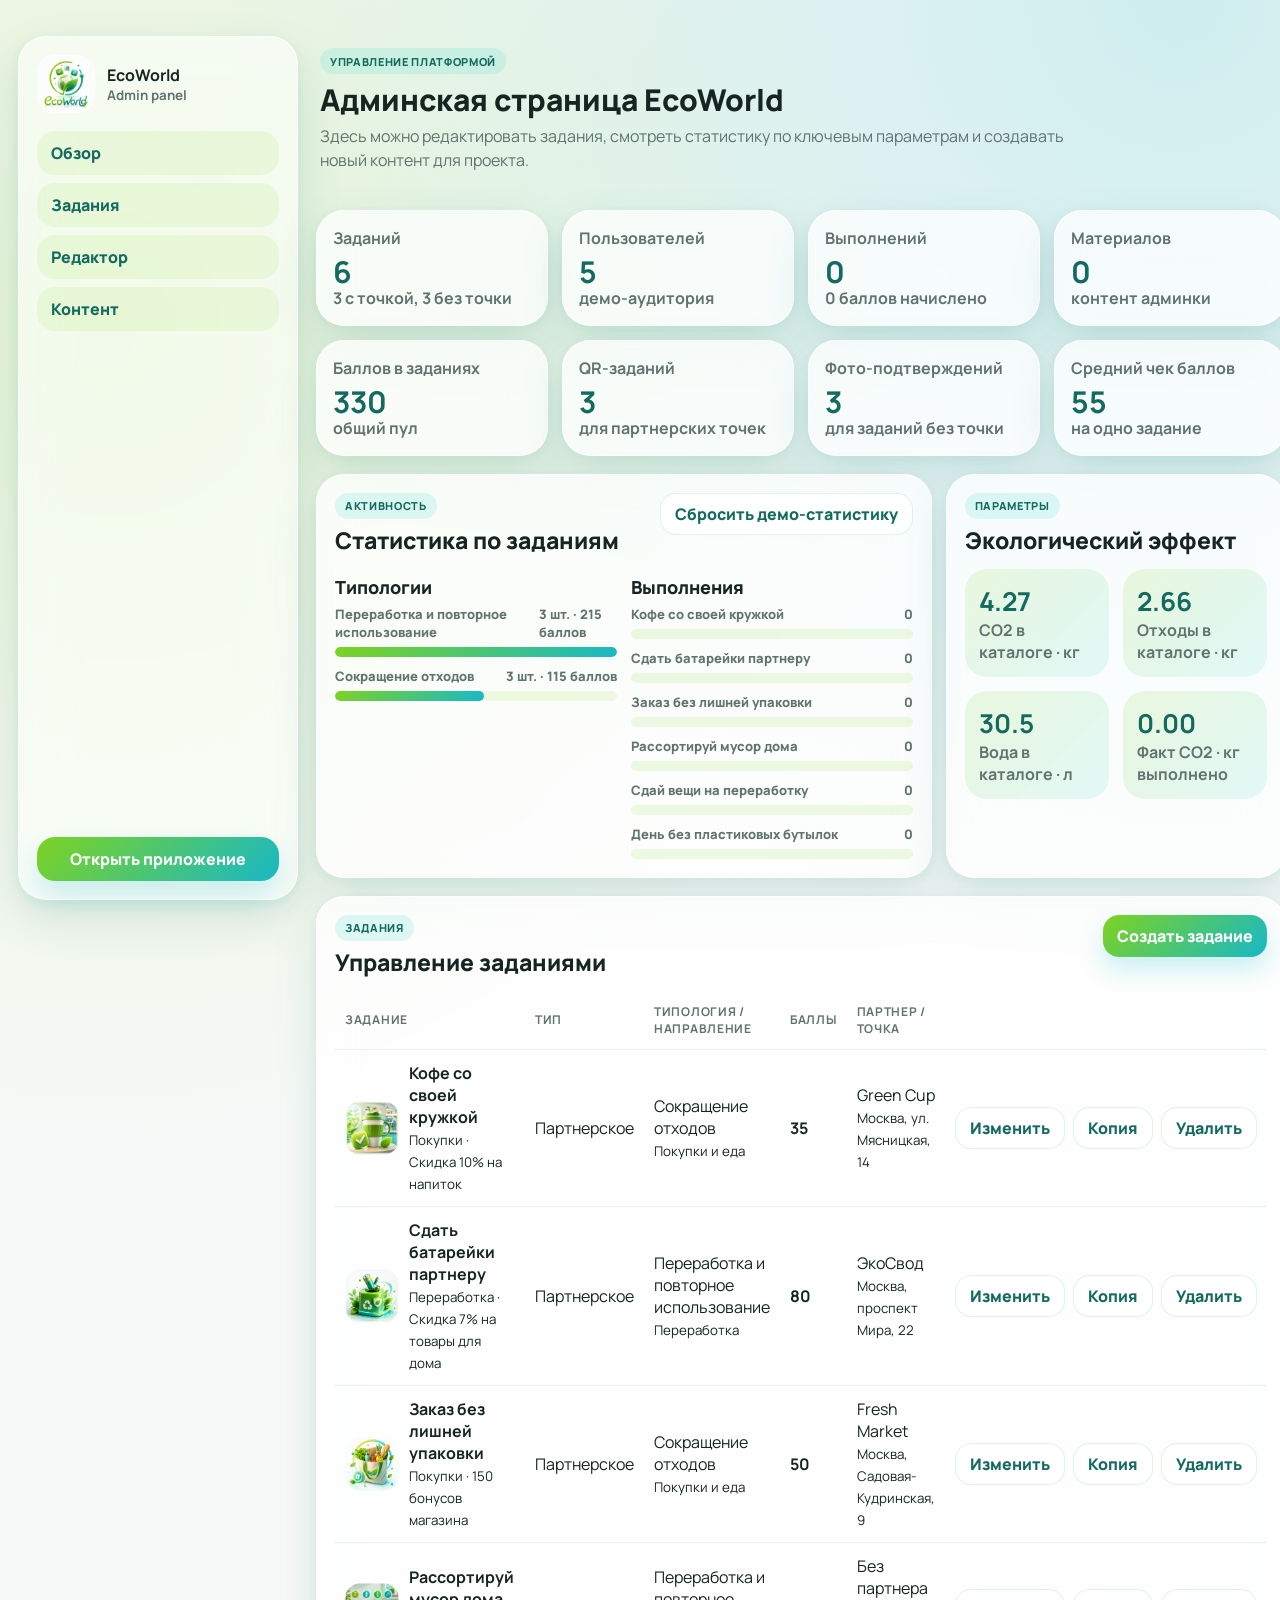
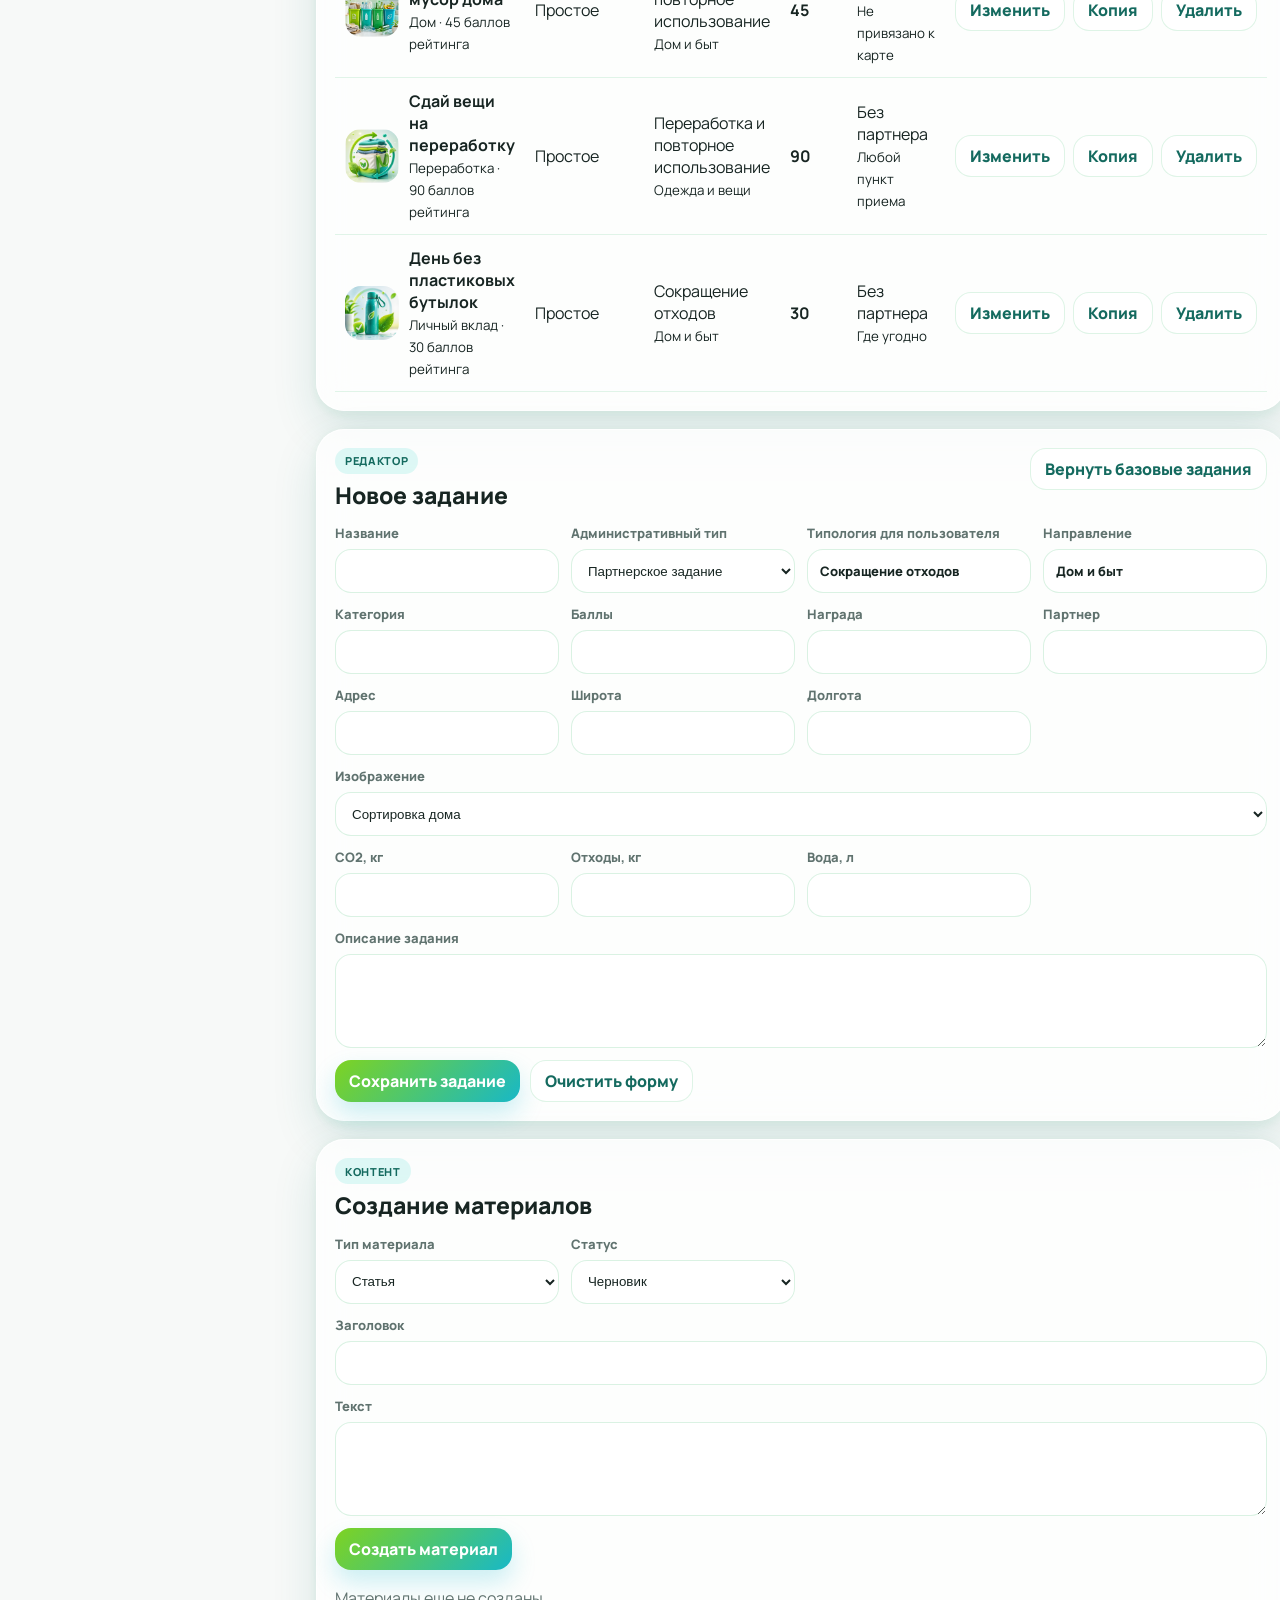
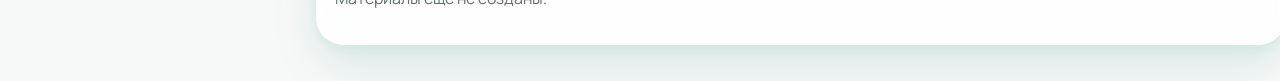
==== admin.html @ ea5f26db "Add files via upload" ====
<!doctype html>
<html lang="ru">
  <head>
    <meta charset="UTF-8" />
    <meta name="viewport" content="width=device-width, initial-scale=1.0" />
    <title>EcoWorld Admin</title>
    <link rel="stylesheet" href="./styles.css" />
    <link rel="stylesheet" href="./admin.css" />
  </head>
  <body class="admin-body">
    <div class="admin-shell">
      <aside class="admin-sidebar glass-card">
        <a class="admin-brand" href="./index.html" aria-label="EcoWorld app">
          <img src="./assets/ecoworld-logo.png" alt="EcoWorld" />
          <span>
            <strong>EcoWorld</strong>
            <small>Admin panel</small>
          </span>
        </a>
        <nav class="admin-nav" aria-label="Разделы админки">
          <a href="#overview">Обзор</a>
          <a href="#tasks">Задания</a>
          <a href="#editor">Редактор</a>
          <a href="#content">Контент</a>
        </nav>
        <a class="admin-app-link" href="./index.html">Открыть приложение</a>
      </aside>

      <main class="admin-main">
        <section class="admin-hero" id="overview">
          <span class="kicker">Управление платформой</span>
          <h1>Админская страница EcoWorld</h1>
          <p>Здесь можно редактировать задания, смотреть статистику по ключевым параметрам и создавать новый контент для проекта.</p>
        </section>

        <section class="admin-grid stats-grid" id="statsGrid" aria-label="Статистика платформы"></section>

        <section class="admin-layout">
          <article class="admin-panel glass-card">
            <div class="panel-head">
              <div>
                <span class="kicker">Активность</span>
                <h2>Статистика по заданиям</h2>
              </div>
              <button class="admin-secondary" id="resetDemoStats" type="button">Сбросить демо-статистику</button>
            </div>
            <div class="analytics-grid">
              <div>
                <h3>Типологии</h3>
                <div class="bar-list" id="taxonomyStats"></div>
              </div>
              <div>
                <h3>Выполнения</h3>
                <div class="bar-list" id="completionStats"></div>
              </div>
            </div>
          </article>

          <article class="admin-panel glass-card">
            <div class="panel-head">
              <div>
                <span class="kicker">Параметры</span>
                <h2>Экологический эффект</h2>
              </div>
            </div>
            <div class="impact-summary" id="impactSummary"></div>
          </article>
        </section>

        <section class="admin-panel glass-card" id="tasks">
          <div class="panel-head">
            <div>
              <span class="kicker">Задания</span>
              <h2>Управление заданиями</h2>
            </div>
            <button class="admin-primary" id="newTaskButton" type="button">Создать задание</button>
          </div>
          <div class="admin-table-wrap">
            <table class="admin-table">
              <thead>
                <tr>
                  <th>Задание</th>
                  <th>Тип</th>
                  <th>Типология / направление</th>
                  <th>Баллы</th>
                  <th>Партнер / точка</th>
                  <th></th>
                </tr>
              </thead>
              <tbody id="taskTable"></tbody>
            </table>
          </div>
        </section>

        <section class="admin-panel glass-card" id="editor">
          <div class="panel-head">
            <div>
              <span class="kicker">Редактор</span>
              <h2 id="editorTitle">Новое задание</h2>
            </div>
            <button class="admin-secondary" id="restoreDefaultsButton" type="button">Вернуть базовые задания</button>
          </div>

          <form class="admin-form" id="taskForm">
            <input type="hidden" name="id" />
            <label>
              Название
              <input name="title" required />
            </label>
            <label>
              Административный тип
              <select name="type">
                <option value="partner">Партнерское задание</option>
                <option value="simple">Простое задание</option>
              </select>
            </label>
            <label>
              Типология для пользователя
              <input name="taxonomy" list="taxonomyOptions" required />
              <datalist id="taxonomyOptions">
                <option value="Сокращение отходов"></option>
                <option value="Переработка и повторное использование"></option>
                <option value="Сбережение ресурсов"></option>
                <option value="Забота о природе и городской среде"></option>
              </datalist>
            </label>
            <label>
              Направление
              <input name="direction" list="directionOptions" required />
              <datalist id="directionOptions">
                <option value="Дом и быт"></option>
                <option value="Покупки и еда"></option>
                <option value="Переработка"></option>
                <option value="Одежда и вещи"></option>
                <option value="Городская среда"></option>
                <option value="Животные"></option>
              </datalist>
            </label>
            <label>
              Категория
              <input name="category" required />
            </label>
            <label>
              Баллы
              <input name="points" type="number" min="0" step="1" required />
            </label>
            <label>
              Награда
              <input name="reward" required />
            </label>
            <label>
              Партнер
              <input name="partner" />
            </label>
            <label>
              Адрес
              <input name="address" />
            </label>
            <label>
              Широта
              <input name="lat" type="number" step="0.0001" />
            </label>
            <label>
              Долгота
              <input name="lng" type="number" step="0.0001" />
            </label>
            <label class="full-field">
              Изображение
              <select name="image">
                <option value="./assets/tasks/coffee-cup.png">Кофе со своей кружкой</option>
                <option value="./assets/tasks/battery-recycling.png">Батарейки</option>
                <option value="./assets/tasks/eco-delivery.png">Заказ без упаковки</option>
                <option value="./assets/tasks/home-sort.png">Сортировка дома</option>
                <option value="./assets/tasks/clothes-recycling.png">Одежда на переработку</option>
                <option value="./assets/tasks/bottle-day.png">День без бутылок</option>
              </select>
            </label>
            <label>
              CO2, кг
              <input name="co2" type="number" min="0" step="0.01" />
            </label>
            <label>
              Отходы, кг
              <input name="waste" type="number" min="0" step="0.01" />
            </label>
            <label>
              Вода, л
              <input name="water" type="number" min="0" step="0.1" />
            </label>
            <label class="full-field">
              Описание задания
              <textarea name="description" rows="4" required></textarea>
            </label>
            <div class="form-actions full-field">
              <button class="admin-primary" type="submit">Сохранить задание</button>
              <button class="admin-secondary" id="clearFormButton" type="button">Очистить форму</button>
            </div>
          </form>
        </section>

        <section class="admin-panel glass-card" id="content">
          <div class="panel-head">
            <div>
              <span class="kicker">Контент</span>
              <h2>Создание материалов</h2>
            </div>
          </div>
          <form class="content-form" id="contentForm">
            <label>
              Тип материала
              <select name="type">
                <option>Статья</option>
                <option>Новость проекта</option>
                <option>Обучающий материал</option>
                <option>Партнерская акция</option>
              </select>
            </label>
            <label>
              Статус
              <select name="status">
                <option>Черновик</option>
                <option>Готово к публикации</option>
                <option>Опубликовано</option>
              </select>
            </label>
            <label class="full-field">
              Заголовок
              <input name="title" required />
            </label>
            <label class="full-field">
              Текст
              <textarea name="text" rows="4" required></textarea>
            </label>
            <div class="form-actions full-field">
              <button class="admin-primary" type="submit">Создать материал</button>
            </div>
          </form>
          <div class="content-list" id="contentList"></div>
        </section>
      </main>
    </div>

    <script src="./admin.js"></script>
  </body>
</html>
---- styles.css ----
@import url("https://fonts.googleapis.com/css2?family=Manrope:wght@400;600;700;800&display=swap");

:root {
  --green: #7ed321;
  --dark-green: #33b864;
  --teal: #28d7c5;
  --tech-teal: #18b8c7;
  --white: #ffffff;
  --soft-bg: #f7f9f8;
  --ink: #172522;
  --muted: #60736f;
  --line: rgba(51, 184, 100, 0.18);
  --glass: rgba(255, 255, 255, 0.58);
  --gradient: linear-gradient(135deg, #7ed321 0%, #18b8c7 100%);
  --gradient-soft: linear-gradient(145deg, rgba(126, 211, 33, 0.18), rgba(40, 215, 197, 0.14));
  --shadow: 0 18px 45px rgba(19, 115, 104, 0.14), 0 3px 12px rgba(51, 184, 100, 0.08);
  --radius-lg: 28px;
  --radius-md: 22px;
  --radius-sm: 16px;
  font-family: "Manrope", Inter, system-ui, sans-serif;
}

* {
  box-sizing: border-box;
}

html {
  min-height: 100%;
  background: var(--soft-bg);
}

body {
  margin: 0;
  min-width: 320px;
  min-height: 100vh;
  color: var(--ink);
  background: linear-gradient(145deg, #f7f9f8 0%, #eefcf5 42%, #eafafb 100%);
}

button,
input,
textarea {
  font: inherit;
}

button {
  cursor: pointer;
}

.phone-shell {
  width: min(100%, 480px);
  min-height: 100vh;
  margin: 0 auto;
  position: relative;
  overflow-x: hidden;
  background:
    linear-gradient(155deg, rgba(255, 255, 255, 0.84) 0%, rgba(126, 211, 33, 0.1) 42%, rgba(24, 184, 199, 0.14) 100%),
    var(--soft-bg);
}

.phone-shell::before {
  display: none;
}

.auth-screen {
  position: fixed;
  inset: 0;
  z-index: 80;
  display: none;
  place-items: start center;
  padding: 18px 14px;
  overflow-y: auto;
  background:
    radial-gradient(circle at 18% 12%, rgba(126, 211, 33, 0.22), transparent 28%),
    radial-gradient(circle at 88% 0%, rgba(24, 184, 199, 0.2), transparent 32%),
    rgba(247, 249, 248, 0.94);
  backdrop-filter: blur(18px);
}

.auth-screen.active {
  display: grid;
}

.auth-card {
  width: min(100%, 452px);
  padding: 18px;
}

.auth-card > img {
  display: block;
  width: 96px;
  height: 96px;
  object-fit: contain;
  margin-bottom: 12px;
  border-radius: 28px;
  background: rgba(255, 255, 255, 0.72);
}

.auth-form,
.interest-select {
  display: grid;
  gap: 12px;
}

.auth-form label {
  display: grid;
  gap: 7px;
  color: var(--muted);
  font-size: 13px;
  font-weight: 800;
}

.auth-form input {
  min-height: 48px;
  border: 1px solid rgba(51, 184, 100, 0.2);
  border-radius: 18px;
  padding: 0 14px;
  color: var(--ink);
  background: rgba(255, 255, 255, 0.84);
  outline: 0;
}

.consent-row {
  grid-template-columns: auto 1fr;
  align-items: center;
}

.consent-row input {
  width: 20px;
  height: 20px;
  min-height: 20px;
}

.demo-code {
  min-height: 22px;
  margin-bottom: 0;
  color: #146a5f;
  font-weight: 800;
}

.interest-title {
  color: var(--ink);
  font-weight: 800;
}

.interest-grid {
  display: grid;
  grid-template-columns: repeat(2, minmax(0, 1fr));
  gap: 8px;
}

.interest-chip {
  position: relative;
  display: block !important;
}

.interest-chip input {
  position: absolute;
  opacity: 0;
  pointer-events: none;
}

.interest-chip span {
  display: grid;
  min-height: 42px;
  place-items: center;
  padding: 8px;
  border-radius: 18px;
  text-align: center;
  color: #146a5f;
  background: rgba(126, 211, 33, 0.12);
  border: 1px solid rgba(51, 184, 100, 0.16);
}

.interest-chip input:checked + span {
  color: var(--white);
  background: var(--gradient);
  box-shadow: 0 12px 22px rgba(24, 184, 199, 0.18);
}

.app-header {
  position: sticky;
  top: 0;
  z-index: 20;
  display: grid;
  grid-template-columns: 58px 1fr auto;
  align-items: center;
  gap: 10px;
  padding: max(12px, env(safe-area-inset-top)) 18px 12px;
  background: rgba(247, 249, 248, 0.78);
  border-bottom: 1px solid rgba(255, 255, 255, 0.74);
  backdrop-filter: blur(18px);
}

.logo-button {
  width: 58px;
  height: 58px;
  border: 0;
  border-radius: 20px;
  background: rgba(255, 255, 255, 0.68);
  box-shadow: 0 10px 24px rgba(51, 184, 100, 0.16);
  display: grid;
  place-items: center;
}

.logo-button img {
  width: 50px;
  height: 50px;
  object-fit: contain;
}

.header-copy {
  min-width: 0;
}

.header-copy strong,
.header-copy span {
  display: block;
}

.header-copy strong {
  font-size: 20px;
  font-weight: 800;
  letter-spacing: 0;
}

.header-copy span {
  color: var(--muted);
  font-size: 12px;
  white-space: nowrap;
  overflow: hidden;
  text-overflow: ellipsis;
}

.balance-pill {
  min-width: 58px;
  height: 42px;
  border-radius: 999px;
  display: grid;
  place-items: center;
  color: var(--white);
  background: var(--gradient);
  font-weight: 800;
  box-shadow: 0 10px 24px rgba(24, 184, 199, 0.28);
}

.screen-stack {
  position: relative;
  z-index: 1;
  padding: 16px 14px 100px;
}

.screen {
  display: none;
  animation: rise 220ms ease;
}

.screen.active {
  display: block;
}

@keyframes rise {
  from {
    opacity: 0;
    transform: translateY(8px);
  }
  to {
    opacity: 1;
    transform: translateY(0);
  }
}

.screen-title {
  margin: 4px 2px 16px;
}

.kicker {
  display: inline-flex;
  align-items: center;
  min-height: 26px;
  padding: 0 10px;
  border-radius: 999px;
  color: #146a5f;
  background: rgba(40, 215, 197, 0.15);
  font-size: 11px;
  font-weight: 800;
  text-transform: uppercase;
  letter-spacing: 0.06em;
}

h1,
h2,
h3,
p {
  margin-top: 0;
}

h1 {
  margin: 10px 0 8px;
  font-size: 30px;
  line-height: 1.05;
  font-weight: 800;
  letter-spacing: 0;
}

h2 {
  margin: 8px 0;
  font-size: 23px;
  line-height: 1.15;
  font-weight: 800;
  letter-spacing: 0;
}

h3 {
  margin: 8px 0 6px;
  font-size: 18px;
  line-height: 1.2;
  font-weight: 800;
  letter-spacing: 0;
}

p {
  color: var(--muted);
  line-height: 1.5;
}

.glass-card {
  border: 1px solid rgba(255, 255, 255, 0.9);
  border-radius: var(--radius-lg);
  background: var(--glass);
  box-shadow: var(--shadow);
  backdrop-filter: blur(24px) saturate(135%);
  -webkit-backdrop-filter: blur(24px) saturate(135%);
}

.map-card {
  position: relative;
  height: 390px;
  overflow: hidden;
}

.yandex-map {
  width: 100%;
  height: 100%;
}

.map-fallback {
  position: absolute;
  inset: 18px;
  display: grid;
  place-content: center;
  gap: 8px;
  text-align: center;
  border-radius: 22px;
  background:
    linear-gradient(135deg, rgba(126, 211, 33, 0.84), rgba(24, 184, 199, 0.84)),
    var(--soft-bg);
  color: var(--white);
}

.map-fallback[hidden] {
  display: none !important;
}

.map-fallback span {
  color: rgba(255, 255, 255, 0.88);
}

.partner-map-list,
.task-feed,
.learning-feed,
.leaderboard,
#historyList {
  display: grid;
  gap: 12px;
}

.partner-map-list {
  margin-top: 14px;
}

.partner-row,
.task-card,
.learning-card,
.leader-row,
.history-row,
.impact-card,
.detail-card,
.confirm-card {
  border: 1px solid rgba(255, 255, 255, 0.82);
  border-radius: var(--radius-md);
  background: linear-gradient(145deg, rgba(255, 255, 255, 0.72), rgba(255, 255, 255, 0.46));
  box-shadow: var(--shadow);
  backdrop-filter: blur(22px) saturate(135%);
  -webkit-backdrop-filter: blur(22px) saturate(135%);
}

.partner-row {
  display: grid;
  grid-template-columns: 58px 1fr;
  gap: 12px;
  align-items: center;
  padding: 12px;
  border: 0;
  color: inherit;
  text-align: left;
  width: 100%;
}

.round-image,
.round-icon {
  display: grid;
  place-items: center;
  width: 58px;
  height: 58px;
  border-radius: 16px;
  color: var(--white);
  background: var(--gradient);
  box-shadow: inset 0 2px 8px rgba(255, 255, 255, 0.36), 0 10px 18px rgba(24, 184, 199, 0.18);
  font-weight: 800;
  overflow: hidden;
}

.round-image img {
  width: 100%;
  height: 100%;
  object-fit: cover;
}

.segment-control {
  display: grid;
  grid-template-columns: repeat(3, 1fr);
  gap: 6px;
  padding: 6px;
  margin-bottom: 14px;
  border-radius: 999px;
  background: rgba(255, 255, 255, 0.52);
  border: 1px solid rgba(255, 255, 255, 0.76);
  box-shadow: 0 12px 30px rgba(19, 115, 104, 0.09);
  backdrop-filter: blur(20px);
}

.segment {
  min-height: 38px;
  border: 0;
  border-radius: 999px;
  color: var(--muted);
  background: transparent;
  font-size: 13px;
  font-weight: 800;
}

.segment.active {
  color: var(--white);
  background: var(--gradient);
  box-shadow: 0 10px 22px rgba(24, 184, 199, 0.2);
}

.task-card {
  width: 100%;
  display: grid;
  grid-template-columns: 72px 1fr;
  gap: 14px;
  padding: 13px;
  color: inherit;
  text-align: left;
  transition: transform 180ms ease, box-shadow 180ms ease;
}

.task-card:hover {
  transform: translateY(-2px);
  box-shadow: 0 22px 48px rgba(19, 115, 104, 0.18);
}

.task-card:active {
  transform: scale(0.99);
}

.task-thumb,
.task-image {
  position: relative;
  overflow: hidden;
  border-radius: 20px;
  background: rgba(255, 255, 255, 0.68);
  min-height: 76px;
  display: grid;
  place-items: center;
  box-shadow: inset 0 2px 12px rgba(255, 255, 255, 0.32), 0 12px 24px rgba(24, 184, 199, 0.13);
}

.task-thumb img,
.task-image img {
  width: 100%;
  height: 100%;
  object-fit: cover;
}

.task-thumb {
  width: 72px;
  height: 72px;
  min-height: 72px;
  align-self: start;
  box-shadow: 0 10px 24px rgba(24, 184, 199, 0.16);
}

.task-thumb img {
  object-fit: contain;
}

.task-body {
  min-width: 0;
}

.task-body h3 {
  margin: 8px 0 5px;
  font-size: 16px;
}

.task-summary {
  display: -webkit-box;
  margin: 0;
  overflow: hidden;
  font-size: 12px;
  line-height: 1.38;
  -webkit-box-orient: vertical;
  -webkit-line-clamp: 2;
}

.task-card-footer {
  display: flex;
  align-items: end;
  justify-content: space-between;
  gap: 10px;
  margin-top: 10px;
}

.task-card-footer strong {
  color: #259b5c;
  font-size: 20px;
  line-height: 1;
}

.task-card-footer span {
  overflow: hidden;
  color: var(--muted);
  font-size: 11px;
  font-weight: 700;
  text-align: right;
  text-overflow: ellipsis;
  white-space: nowrap;
}

.learning-card {
  width: 100%;
  display: grid;
  grid-template-columns: 82px 1fr;
  gap: 14px;
  padding: 13px;
  color: inherit;
  text-align: left;
  transition: transform 180ms ease, box-shadow 180ms ease;
}

.learning-card:hover {
  transform: translateY(-2px);
  box-shadow: 0 22px 48px rgba(19, 115, 104, 0.18);
}

.learning-card:active {
  transform: scale(0.99);
}

.learning-card img {
  width: 82px;
  height: 82px;
  object-fit: contain;
  border-radius: 20px;
  box-shadow: 0 12px 24px rgba(24, 184, 199, 0.13);
}

.learning-card strong,
.learning-card small {
  display: block;
}

.learning-card strong {
  margin: 8px 0 4px;
  font-size: 18px;
  line-height: 1.15;
}

.learning-card small {
  color: var(--muted);
  font-weight: 700;
}

.learning-card p {
  margin: 8px 0 0;
  font-size: 13px;
}

.meta-line,
.task-tags,
.detail-meta {
  display: flex;
  flex-wrap: wrap;
  gap: 8px;
  align-items: center;
}

.tag {
  display: inline-flex;
  align-items: center;
  min-height: 24px;
  padding: 0 9px;
  border-radius: 999px;
  background: rgba(126, 211, 33, 0.15);
  color: #246f33;
  font-size: 12px;
  font-weight: 800;
}

.tag.partner {
  background: rgba(40, 215, 197, 0.18);
  color: #146a5f;
}

.tag.done {
  color: var(--white);
  background: var(--dark-green);
}

.tag.accent {
  color: var(--white);
  background: var(--gradient);
}

.back-button,
.primary-action,
.secondary-action,
.upload-label,
.text-submit {
  border: 0;
  border-radius: 22px;
  min-height: 48px;
  font-weight: 800;
}

.back-button {
  display: inline-flex;
  align-items: center;
  gap: 8px;
  padding: 0 14px;
  margin-bottom: 14px;
  color: #146a5f;
  background: rgba(255, 255, 255, 0.74);
}

.back-button::before {
  content: "‹";
  font-size: 24px;
  line-height: 0;
}

.detail-card,
.confirm-card {
  padding: 14px;
}

.task-image {
  height: 210px;
  margin: 12px 0 16px;
}

.points-box {
  display: flex;
  justify-content: space-between;
  align-items: center;
  gap: 16px;
  margin: 16px 0;
  padding: 14px;
  border-radius: 22px;
  background: linear-gradient(135deg, rgba(126, 211, 33, 0.16), rgba(40, 215, 197, 0.14));
}

.points-box strong {
  color: #146a5f;
  font-size: 24px;
}

.action-stack {
  display: grid;
  gap: 10px;
  margin-top: 16px;
}

.primary-action,
.text-submit {
  width: 100%;
  color: var(--white);
  background: var(--gradient);
  box-shadow: 0 14px 26px rgba(24, 184, 199, 0.24);
}

.secondary-action,
.upload-label {
  width: 100%;
  color: #146a5f;
  background: rgba(255, 255, 255, 0.82);
  border: 1px solid rgba(51, 184, 100, 0.18);
}

.upload-label {
  display: grid;
  place-items: center;
}

.upload-label input {
  display: none;
}

.confirm-hint {
  text-align: center;
  color: var(--ink);
  font-weight: 800;
}

.qr-wrap {
  display: grid;
  place-items: center;
  padding: 16px;
}

#qrCanvas {
  width: 230px;
  height: 230px;
  border: 12px solid rgba(255, 255, 255, 0.9);
  border-radius: 24px;
  box-shadow: 0 14px 34px rgba(24, 184, 199, 0.16);
}

.proof-textarea {
  width: 100%;
  min-height: 128px;
  resize: vertical;
  margin: 12px 0;
  padding: 14px;
  border-radius: 22px;
  border: 1px solid rgba(51, 184, 100, 0.2);
  outline: 0;
  background: rgba(255, 255, 255, 0.82);
}

.leader-row,
.history-row {
  display: grid;
  grid-template-columns: auto 1fr auto;
  gap: 12px;
  align-items: center;
  padding: 12px;
}

.rank {
  display: grid;
  place-items: center;
  width: 42px;
  height: 42px;
  border-radius: 16px;
  color: var(--white);
  background: var(--gradient);
  font-weight: 800;
}

.profile-hero {
  padding: 18px;
  margin-bottom: 12px;
}

.section-heading {
  margin: 20px 2px 12px;
}

.section-heading h2 {
  margin-bottom: 0;
}

.profile-top {
  display: grid;
  grid-template-columns: 72px 1fr;
  gap: 14px;
  align-items: center;
}

.avatar {
  display: grid;
  place-items: center;
  width: 72px;
  height: 72px;
  border-radius: 24px;
  color: var(--white);
  background: var(--gradient);
  font-size: 30px;
  font-weight: 800;
}

.profile-stats,
.impact-grid {
  display: grid;
  grid-template-columns: repeat(2, 1fr);
  gap: 10px;
}

.impact-grid {
  grid-template-columns: 1fr;
}

.profile-stats {
  margin-top: 16px;
}

.profile-meta {
  display: grid;
  gap: 6px;
  margin-top: 14px;
  color: var(--muted);
  font-size: 13px;
  font-weight: 700;
}

.stat-box,
.impact-card {
  padding: 14px;
}

.stat-box {
  border-radius: 22px;
  border: 1px solid rgba(255, 255, 255, 0.82);
  background: rgba(255, 255, 255, 0.48);
  box-shadow: 0 10px 22px rgba(19, 115, 104, 0.08);
}

.stat-box strong,
.impact-card strong {
  display: block;
  font-size: 23px;
  color: #146a5f;
}

.taxonomy-result {
  display: grid;
  grid-template-columns: 70px 1fr;
  gap: 14px;
  align-items: center;
}

.taxonomy-result > img {
  width: 70px;
  height: 70px;
  border-radius: 20px;
  object-fit: cover;
  box-shadow: 0 10px 24px rgba(24, 184, 199, 0.16);
}

.taxonomy-result-copy > span {
  display: block;
  color: var(--ink);
  font-size: 13px;
  font-weight: 800;
  line-height: 1.3;
}

.taxonomy-result-numbers {
  display: flex;
  align-items: baseline;
  justify-content: space-between;
  gap: 12px;
  margin: 8px 0;
}

.taxonomy-result-numbers small {
  color: var(--muted);
  font-weight: 700;
}

.result-track {
  height: 7px;
  overflow: hidden;
  border-radius: 999px;
  background: rgba(51, 184, 100, 0.12);
}

.result-track span {
  display: block;
  min-width: 5px;
  height: 100%;
  border-radius: inherit;
  background: var(--gradient);
}

.history-card {
  margin-top: 12px;
  padding: 16px;
}

.card-head h2 {
  margin-bottom: 12px;
}

.bottom-nav {
  position: fixed;
  left: 50%;
  bottom: 0;
  z-index: 30;
  display: grid;
  grid-template-columns: repeat(5, 1fr);
  gap: 4px;
  width: min(100%, 480px);
  transform: translateX(-50%);
  padding: 8px 10px max(8px, env(safe-area-inset-bottom));
  border-top: 1px solid rgba(255, 255, 255, 0.8);
  background: rgba(255, 255, 255, 0.62);
  box-shadow: 0 -12px 36px rgba(19, 115, 104, 0.11);
  backdrop-filter: blur(24px) saturate(140%);
  -webkit-backdrop-filter: blur(24px) saturate(140%);
}

.bottom-link {
  display: grid;
  place-items: center;
  gap: 2px;
  min-height: 58px;
  border: 0;
  border-radius: 20px;
  color: var(--muted);
  background: transparent;
  font-size: 11px;
  font-weight: 800;
}

.bottom-link span {
  display: grid;
  place-items: center;
  width: 26px;
  height: 26px;
  border-radius: 10px;
  color: #146a5f;
  background: rgba(126, 211, 33, 0.14);
  font-size: 15px;
}

.bottom-link.active {
  color: #146a5f;
  background: rgba(126, 211, 33, 0.14);
}

.bottom-link.active span {
  color: var(--white);
  background: var(--gradient);
}

.is-hidden {
  display: none !important;
}

@media (min-width: 760px) {
  body {
    padding: 18px 0;
  }

  .phone-shell {
    border-radius: 34px;
    min-height: calc(100vh - 36px);
    box-shadow: 0 30px 90px rgba(24, 184, 199, 0.2);
  }

  .app-header {
    border-radius: 34px 34px 0 0;
  }

  .bottom-nav {
    border-radius: 28px 28px 0 0;
  }
}

@media (max-width: 380px) {
  .header-copy span {
    display: none;
  }

  h1 {
    font-size: 27px;
  }

  .task-card {
    grid-template-columns: 62px 1fr;
  }

  .task-thumb {
    width: 62px;
    height: 62px;
    min-height: 62px;
  }

  .learning-card {
    grid-template-columns: 64px 1fr;
  }

  .learning-card img {
    width: 64px;
    height: 64px;
  }

  .interest-grid {
    grid-template-columns: 1fr;
  }
}
---- admin.css ----
.admin-body {
  min-height: 100vh;
  background:
    radial-gradient(circle at 8% 10%, rgba(126, 211, 33, 0.16), transparent 26%),
    radial-gradient(circle at 92% 0%, rgba(24, 184, 199, 0.18), transparent 28%),
    var(--soft-bg);
}

.admin-shell {
  width: min(1440px, 100%);
  margin: 0 auto;
  display: grid;
  grid-template-columns: 280px 1fr;
  gap: 18px;
  padding: 18px;
}

.admin-sidebar {
  position: sticky;
  top: 18px;
  height: calc(100vh - 36px);
  padding: 18px;
  display: flex;
  flex-direction: column;
  gap: 18px;
}

.admin-brand {
  display: grid;
  grid-template-columns: 58px 1fr;
  align-items: center;
  gap: 12px;
  color: inherit;
  text-decoration: none;
}

.admin-brand img {
  width: 58px;
  height: 58px;
  object-fit: contain;
  border-radius: 18px;
  background: rgba(255, 255, 255, 0.76);
}

.admin-brand strong,
.admin-brand small {
  display: block;
}

.admin-brand small {
  color: var(--muted);
  font-weight: 700;
}

.admin-nav {
  display: grid;
  gap: 8px;
}

.admin-nav a,
.admin-app-link {
  display: flex;
  align-items: center;
  min-height: 44px;
  padding: 0 14px;
  border-radius: 18px;
  color: #146a5f;
  background: rgba(126, 211, 33, 0.1);
  text-decoration: none;
  font-weight: 800;
}

.admin-app-link {
  margin-top: auto;
  color: var(--white);
  background: var(--gradient);
  justify-content: center;
  box-shadow: 0 14px 28px rgba(24, 184, 199, 0.22);
}

.admin-main {
  display: grid;
  gap: 18px;
  min-width: 0;
}

.admin-hero {
  padding: 12px 4px 4px;
}

.admin-hero h1 {
  max-width: 780px;
}

.admin-hero p {
  max-width: 760px;
}

.admin-grid,
.admin-layout {
  display: grid;
  gap: 14px;
}

.stats-grid {
  grid-template-columns: repeat(4, minmax(0, 1fr));
}

.admin-layout {
  grid-template-columns: minmax(0, 1.45fr) minmax(300px, 0.8fr);
}

.admin-panel,
.stat-card {
  border: 1px solid rgba(255, 255, 255, 0.82);
  border-radius: var(--radius-lg);
  background: rgba(255, 255, 255, 0.74);
  box-shadow: var(--shadow);
  backdrop-filter: blur(18px);
}

.admin-panel {
  padding: 18px;
}

.stat-card {
  padding: 16px;
}

.stat-card strong {
  display: block;
  margin-top: 8px;
  font-size: 30px;
  line-height: 1;
  color: #146a5f;
}

.stat-card span {
  color: var(--muted);
  font-weight: 700;
}

.panel-head {
  display: flex;
  align-items: flex-start;
  justify-content: space-between;
  gap: 16px;
  margin-bottom: 16px;
}

.panel-head h2 {
  margin-bottom: 0;
}

.admin-primary,
.admin-secondary,
.icon-action {
  border: 0;
  min-height: 42px;
  border-radius: 16px;
  padding: 0 14px;
  font-weight: 800;
}

.admin-primary {
  color: var(--white);
  background: var(--gradient);
  box-shadow: 0 12px 24px rgba(24, 184, 199, 0.22);
}

.admin-secondary,
.icon-action {
  color: #146a5f;
  background: rgba(255, 255, 255, 0.8);
  border: 1px solid rgba(51, 184, 100, 0.16);
}

.analytics-grid,
.impact-summary {
  display: grid;
  grid-template-columns: repeat(2, minmax(0, 1fr));
  gap: 14px;
}

.bar-list {
  display: grid;
  gap: 10px;
}

.bar-row {
  display: grid;
  gap: 6px;
}

.bar-meta {
  display: flex;
  justify-content: space-between;
  gap: 12px;
  color: var(--muted);
  font-size: 13px;
  font-weight: 800;
}

.bar-track {
  height: 10px;
  overflow: hidden;
  border-radius: 999px;
  background: rgba(126, 211, 33, 0.12);
}

.bar-fill {
  height: 100%;
  width: var(--bar-width, 0%);
  border-radius: inherit;
  background: var(--gradient);
}

.impact-tile {
  padding: 14px;
  border-radius: 22px;
  background: linear-gradient(135deg, rgba(126, 211, 33, 0.14), rgba(40, 215, 197, 0.12));
}

.impact-tile strong {
  display: block;
  font-size: 26px;
  color: #146a5f;
}

.impact-tile span {
  color: var(--muted);
  font-weight: 700;
}

.admin-table-wrap {
  overflow-x: auto;
}

.admin-table {
  width: 100%;
  border-collapse: collapse;
  min-width: 880px;
}

.admin-table th,
.admin-table td {
  padding: 12px 10px;
  border-bottom: 1px solid rgba(51, 184, 100, 0.14);
  text-align: left;
  vertical-align: middle;
}

.admin-table th {
  color: var(--muted);
  font-size: 12px;
  text-transform: uppercase;
  letter-spacing: 0.06em;
}

.task-cell {
  display: grid;
  grid-template-columns: 54px 1fr;
  gap: 10px;
  align-items: center;
}

.task-cell img {
  width: 54px;
  height: 54px;
  object-fit: cover;
  border-radius: 16px;
}

.table-actions {
  display: flex;
  justify-content: flex-end;
  gap: 8px;
}

.admin-form,
.content-form {
  display: grid;
  grid-template-columns: repeat(4, minmax(0, 1fr));
  gap: 12px;
}

.admin-form label,
.content-form label {
  display: grid;
  gap: 7px;
  color: var(--muted);
  font-size: 13px;
  font-weight: 800;
}

.admin-form input,
.admin-form select,
.admin-form textarea,
.content-form input,
.content-form select,
.content-form textarea {
  width: 100%;
  min-height: 44px;
  border: 1px solid rgba(51, 184, 100, 0.18);
  border-radius: 16px;
  padding: 10px 12px;
  color: var(--ink);
  background: rgba(255, 255, 255, 0.84);
  outline: 0;
}

.admin-form textarea,
.content-form textarea {
  resize: vertical;
}

.full-field {
  grid-column: 1 / -1;
}

.form-actions {
  display: flex;
  flex-wrap: wrap;
  gap: 10px;
}

.content-list {
  display: grid;
  gap: 10px;
  margin-top: 16px;
}

.content-item {
  display: grid;
  grid-template-columns: 1fr auto;
  gap: 12px;
  padding: 14px;
  border-radius: 20px;
  background: rgba(255, 255, 255, 0.64);
}

.content-item p {
  margin-bottom: 0;
}

@media (max-width: 1080px) {
  .admin-shell {
    grid-template-columns: 1fr;
  }

  .admin-sidebar {
    position: static;
    height: auto;
  }

  .admin-nav {
    grid-template-columns: repeat(4, 1fr);
  }

  .admin-layout,
  .stats-grid {
    grid-template-columns: repeat(2, minmax(0, 1fr));
  }

  .admin-form,
  .content-form {
    grid-template-columns: repeat(2, minmax(0, 1fr));
  }
}

@media (max-width: 680px) {
  .admin-shell {
    padding: 10px;
  }

  .admin-nav,
  .admin-layout,
  .stats-grid,
  .analytics-grid,
  .impact-summary,
  .admin-form,
  .content-form {
    grid-template-columns: 1fr;
  }

  .panel-head,
  .content-item {
    display: grid;
  }
}
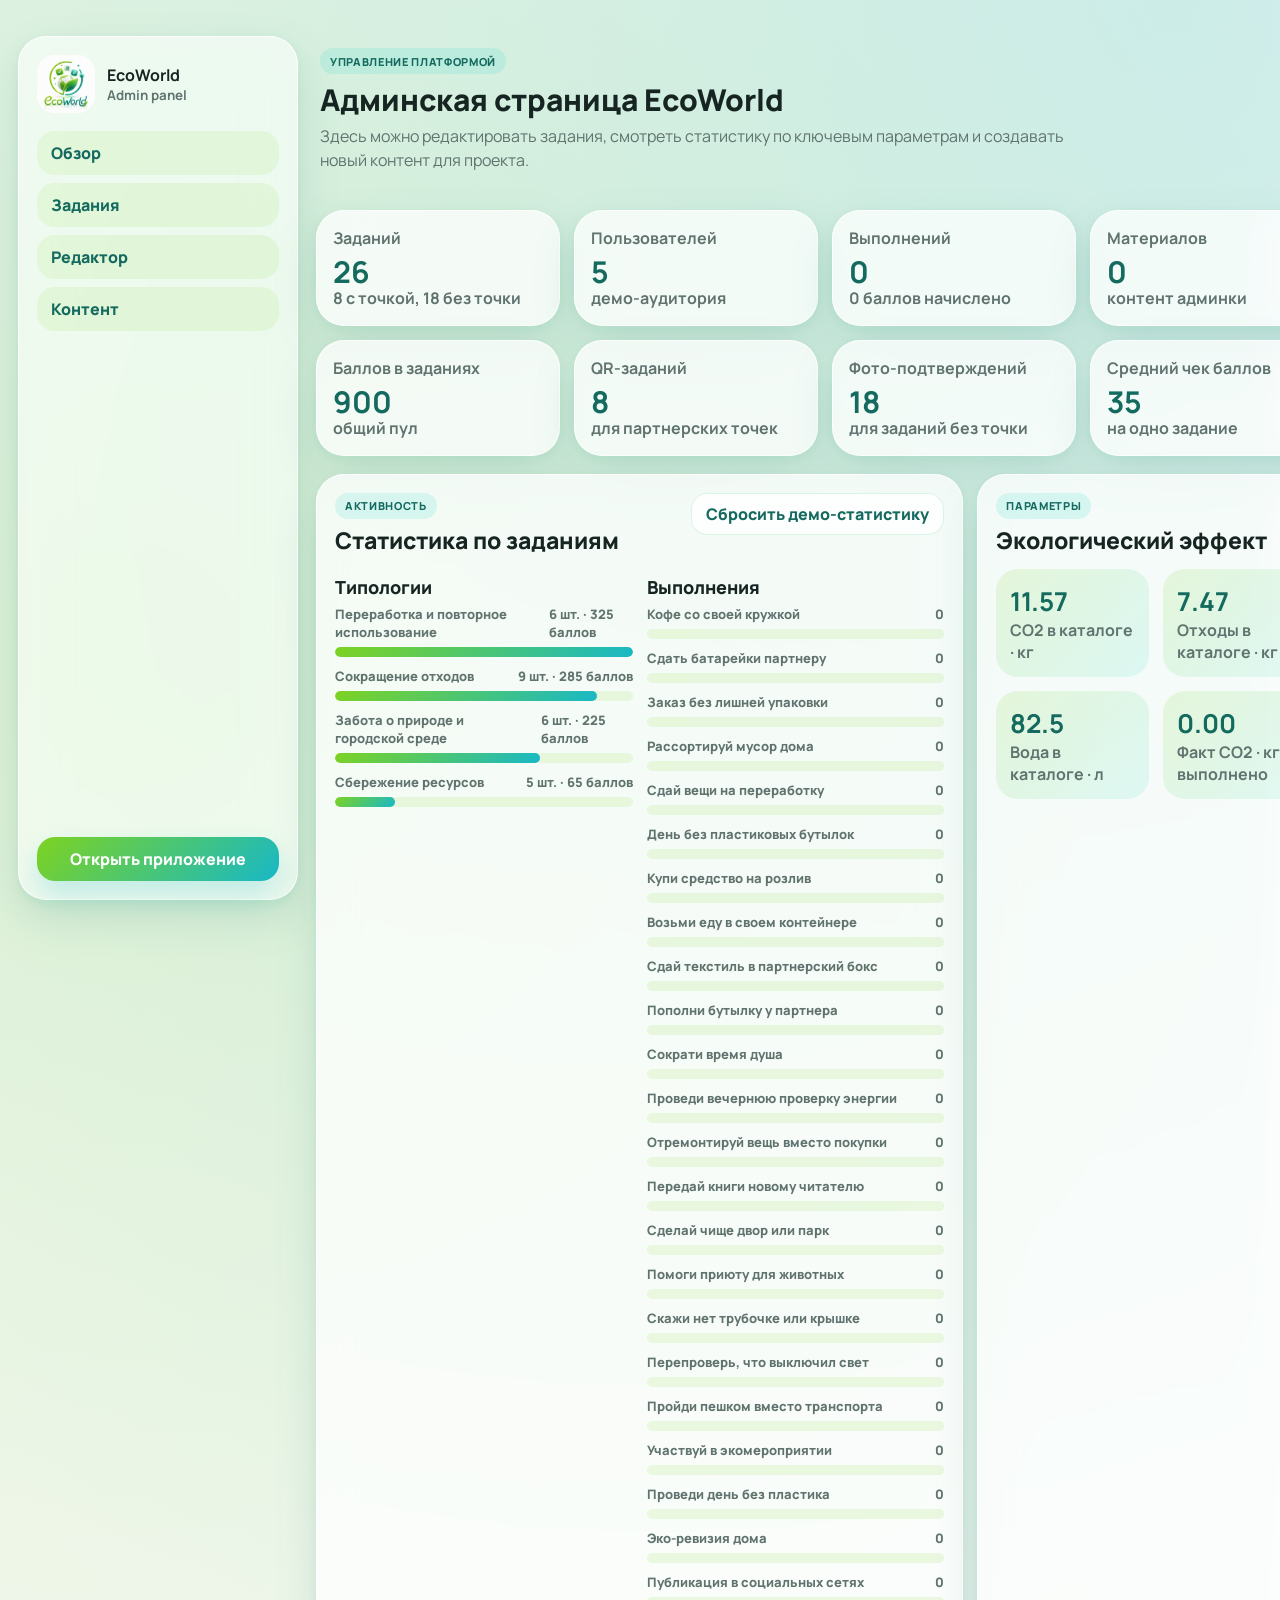
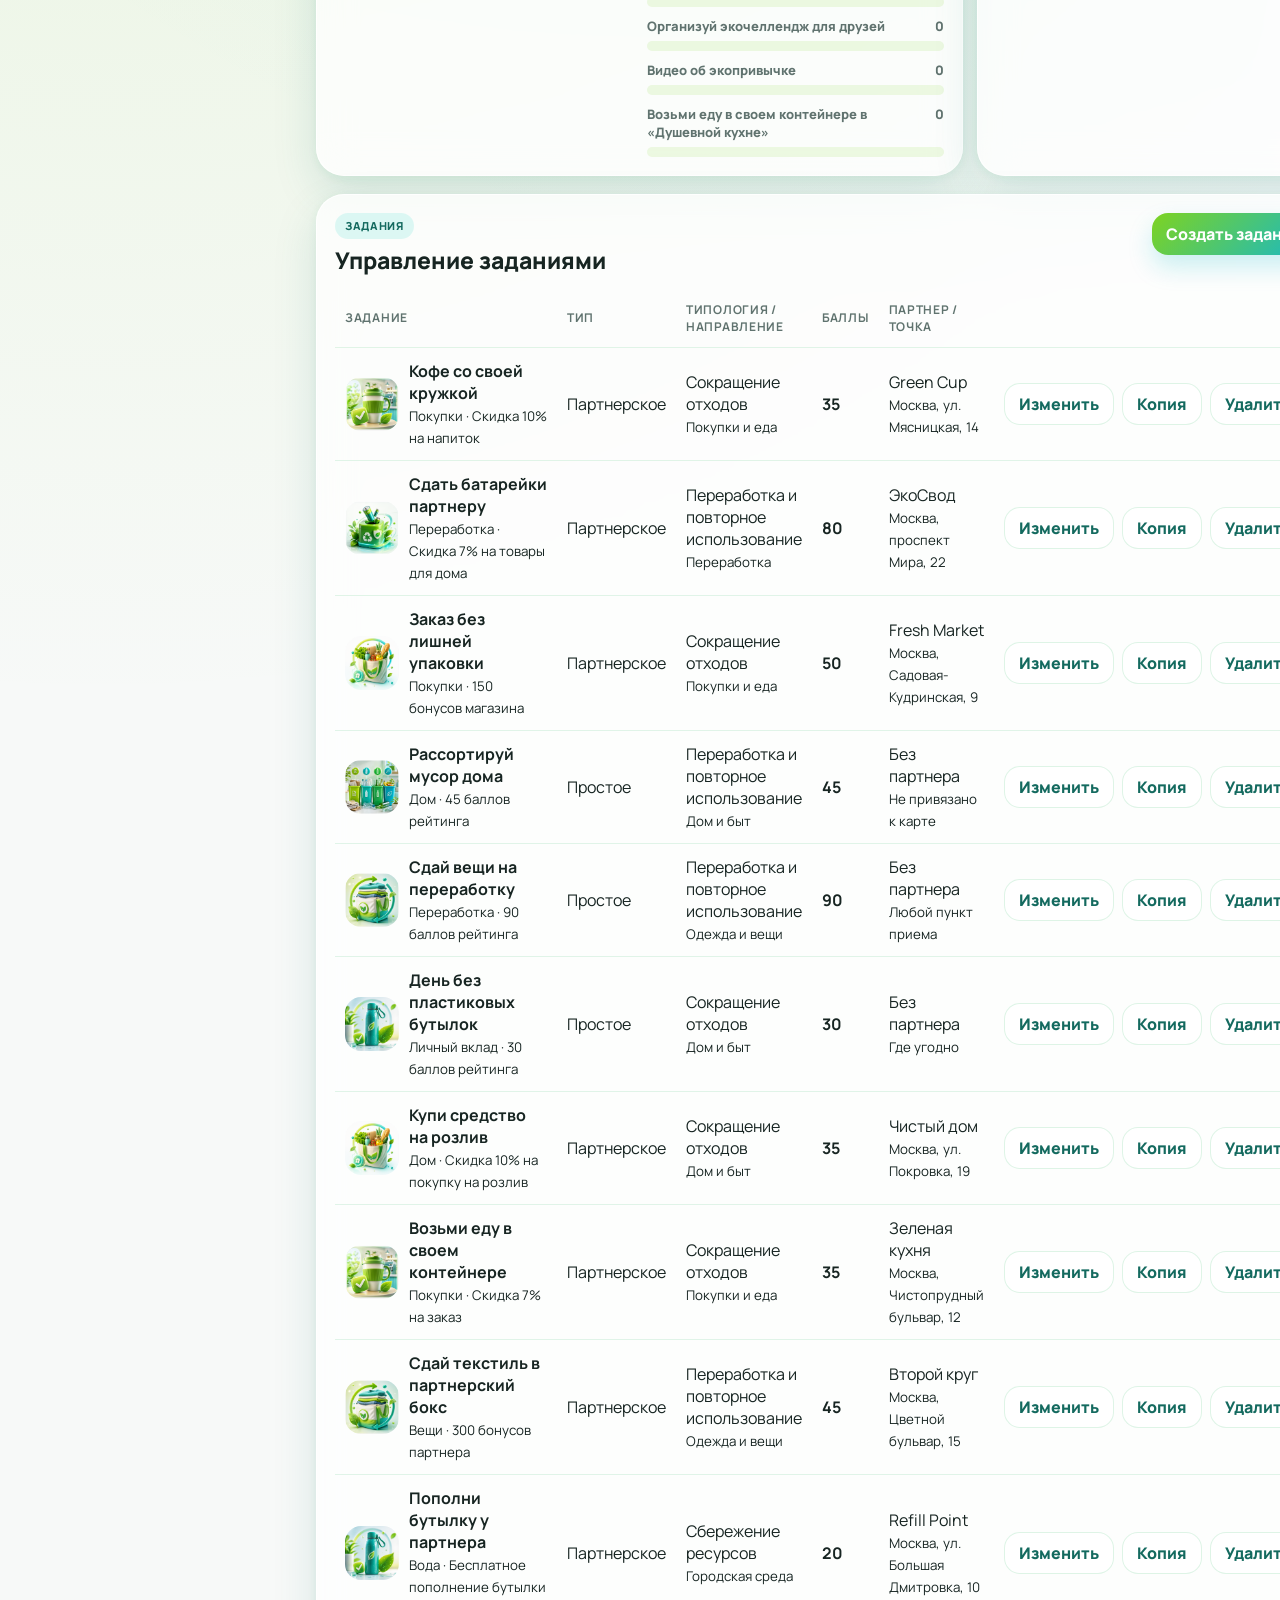
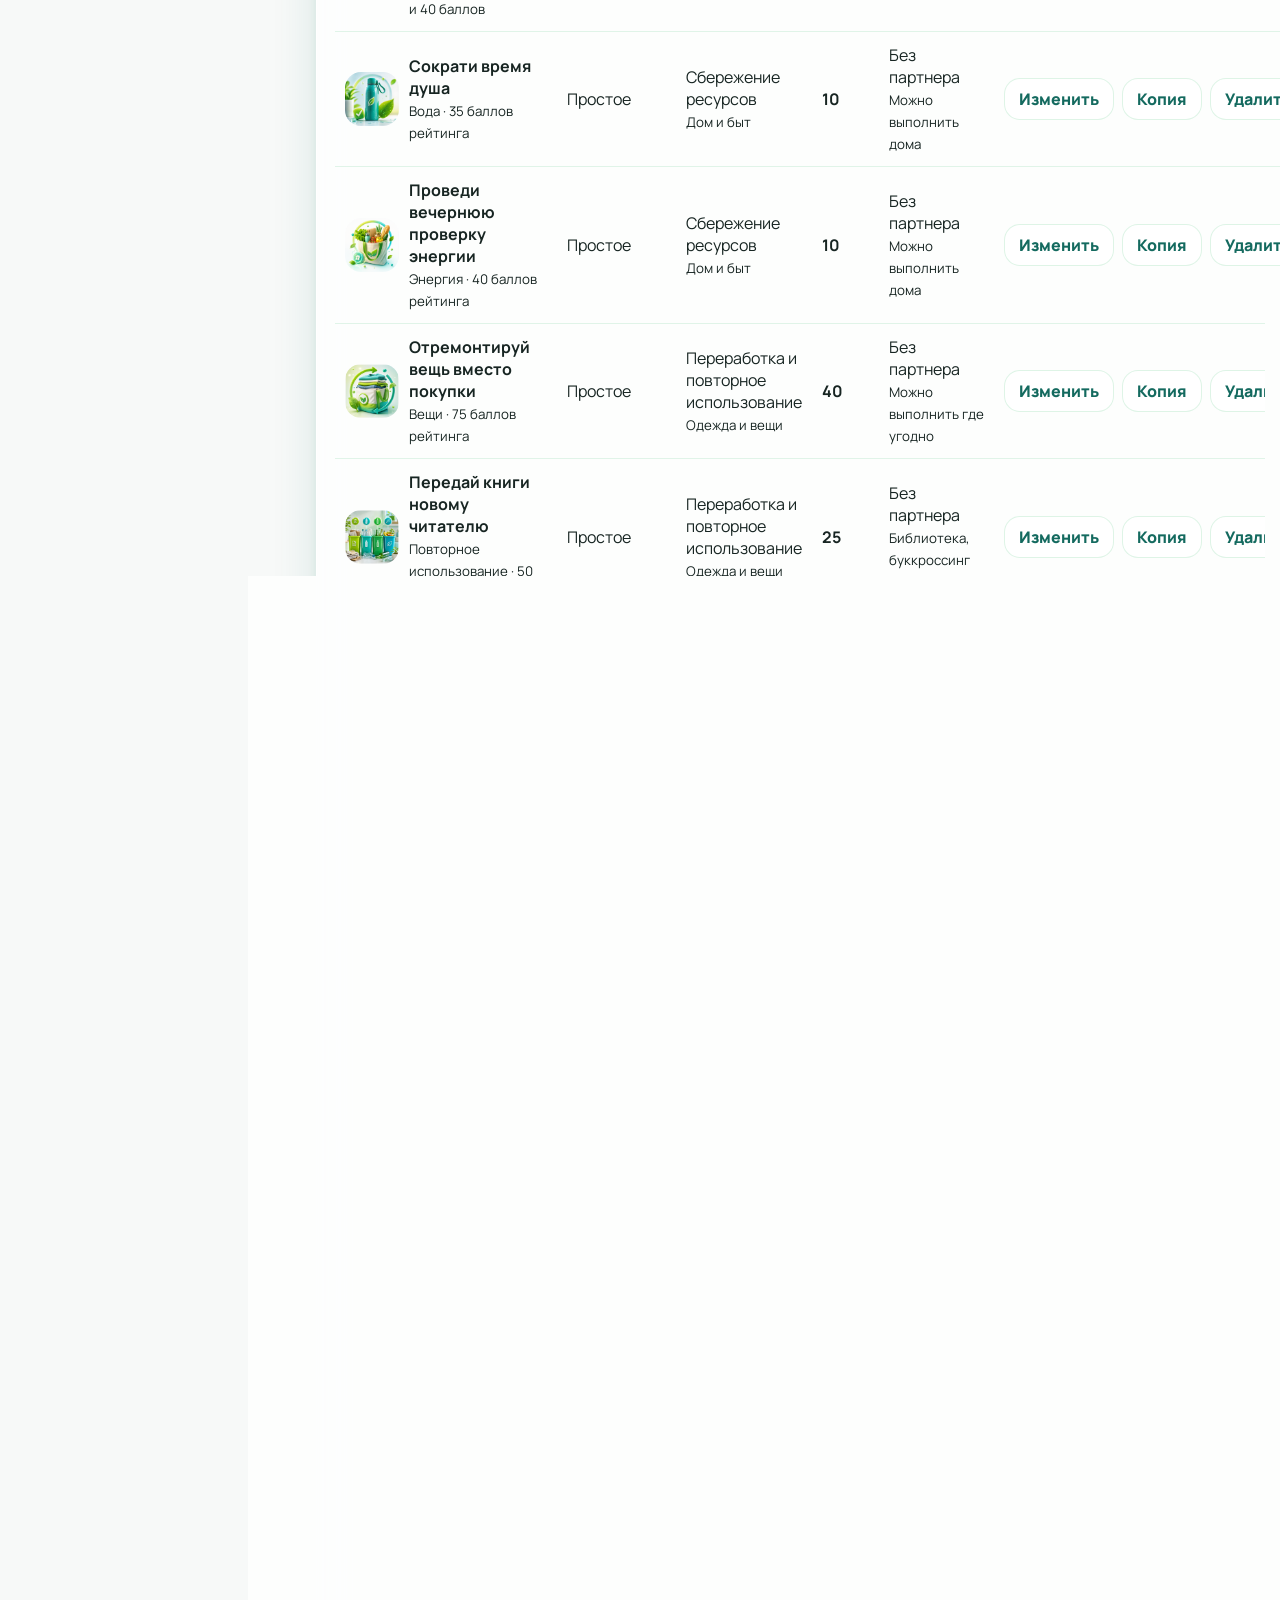
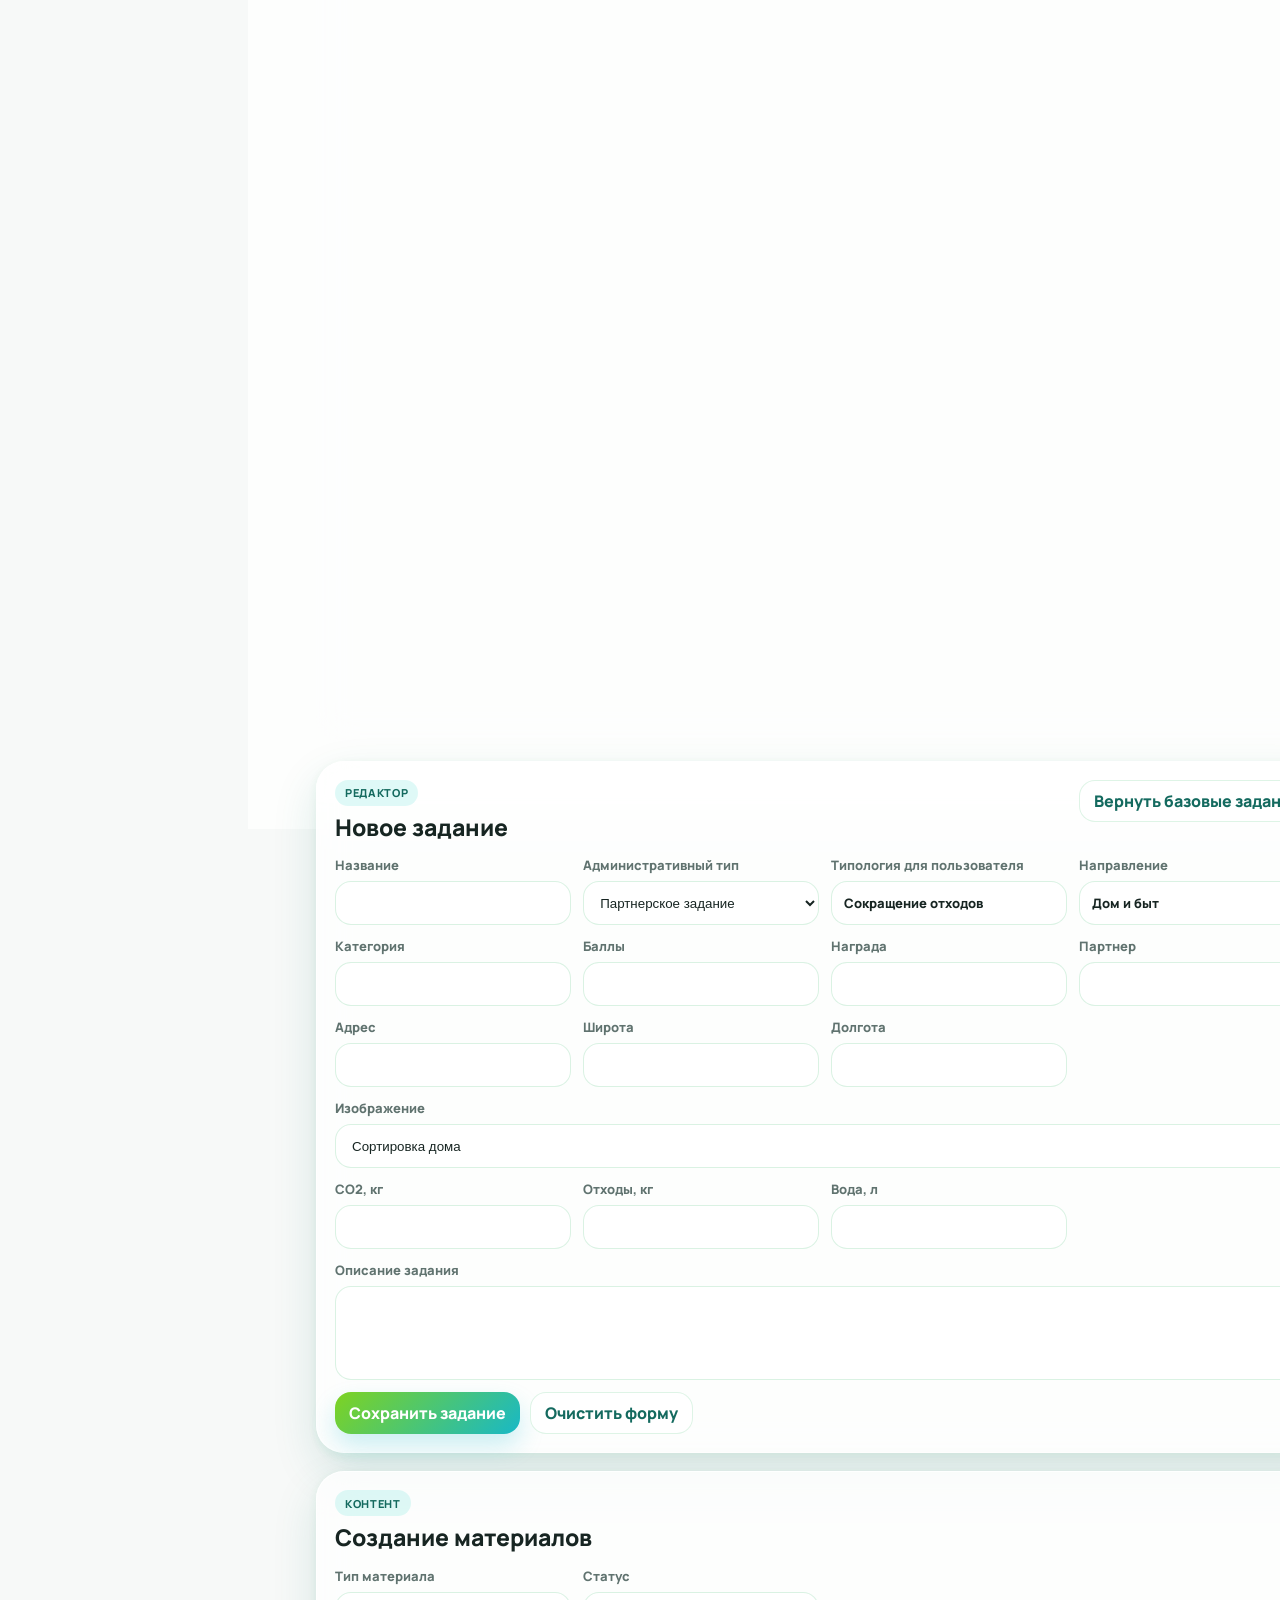
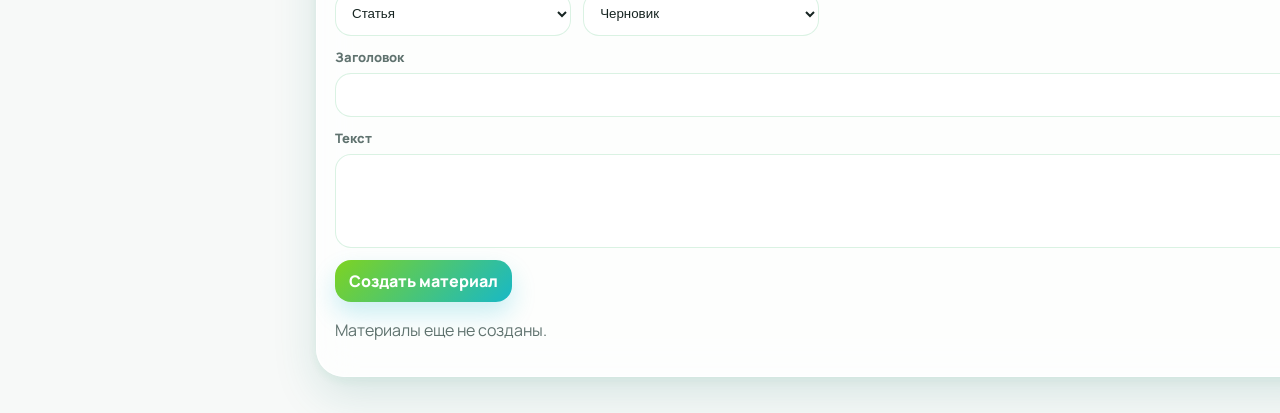
==== commit 9c302e61: "Add files via upload" ====
--- a/admin.html
+++ b/admin.html
@@ -240,6 +240,7 @@
       </main>
     </div>
 
+    <script src="./catalog.js"></script>
     <script src="./admin.js"></script>
   </body>
 </html>
--- a/styles.css
+++ b/styles.css
@@ -96,8 +96,7 @@
   background: rgba(255, 255, 255, 0.72);
 }
 
-.auth-form,
-.interest-select {
+.auth-form {
   display: grid;
   gap: 12px;
 }
@@ -120,63 +119,6 @@
   outline: 0;
 }
 
-.consent-row {
-  grid-template-columns: auto 1fr;
-  align-items: center;
-}
-
-.consent-row input {
-  width: 20px;
-  height: 20px;
-  min-height: 20px;
-}
-
-.demo-code {
-  min-height: 22px;
-  margin-bottom: 0;
-  color: #146a5f;
-  font-weight: 800;
-}
-
-.interest-title {
-  color: var(--ink);
-  font-weight: 800;
-}
-
-.interest-grid {
-  display: grid;
-  grid-template-columns: repeat(2, minmax(0, 1fr));
-  gap: 8px;
-}
-
-.interest-chip {
-  position: relative;
-  display: block !important;
-}
-
-.interest-chip input {
-  position: absolute;
-  opacity: 0;
-  pointer-events: none;
-}
-
-.interest-chip span {
-  display: grid;
-  min-height: 42px;
-  place-items: center;
-  padding: 8px;
-  border-radius: 18px;
-  text-align: center;
-  color: #146a5f;
-  background: rgba(126, 211, 33, 0.12);
-  border: 1px solid rgba(51, 184, 100, 0.16);
-}
-
-.interest-chip input:checked + span {
-  color: var(--white);
-  background: var(--gradient);
-  box-shadow: 0 12px 22px rgba(24, 184, 199, 0.18);
-}
 
 .app-header {
   position: sticky;
@@ -688,6 +630,332 @@
   font-size: 24px;
 }
 
+.task-impact-grid {
+  display: grid;
+  grid-template-columns: repeat(3, minmax(0, 1fr));
+  gap: 8px;
+  margin: 10px 0 18px;
+}
+
+.task-impact-grid > div {
+  min-width: 0;
+  padding: 12px 8px;
+  border: 1px solid rgba(255, 255, 255, 0.82);
+  border-radius: 18px;
+  text-align: center;
+  background: var(--gradient-soft);
+  box-shadow: 0 10px 22px rgba(19, 115, 104, 0.08);
+}
+
+.task-impact-grid strong,
+.task-impact-grid span {
+  display: block;
+}
+
+.task-impact-grid strong {
+  color: #146a5f;
+  font-size: 18px;
+}
+
+.task-impact-grid span {
+  margin-top: 3px;
+  color: var(--muted);
+  font-size: 10px;
+  font-weight: 700;
+}
+
+.learning-content {
+  display: grid;
+  gap: 12px;
+  margin-top: 18px;
+}
+
+.learning-section {
+  display: grid;
+  grid-template-columns: 38px 1fr;
+  gap: 12px;
+  padding: 14px;
+  border: 1px solid rgba(255, 255, 255, 0.82);
+  border-radius: 22px;
+  background: rgba(255, 255, 255, 0.5);
+  box-shadow: 0 10px 24px rgba(19, 115, 104, 0.08);
+}
+
+.learning-section-icon {
+  display: grid;
+  place-items: center;
+  width: 38px;
+  height: 38px;
+  border-radius: 14px;
+  color: var(--white);
+  background: var(--gradient);
+  font-size: 18px;
+  font-weight: 800;
+}
+
+.learning-section h2 {
+  margin: 3px 0 8px;
+  font-size: 18px;
+}
+
+.learning-section p {
+  margin-bottom: 0;
+}
+
+.article-subsection {
+  padding: 16px;
+  border-left: 4px solid #33b864;
+  border-radius: 4px 20px 20px 4px;
+  background: rgba(255, 255, 255, 0.48);
+  box-shadow: 0 10px 24px rgba(19, 115, 104, 0.07);
+}
+
+.article-subsection h2 {
+  margin: 0 0 10px;
+  font-size: 18px;
+}
+
+.article-subsection p:last-of-type {
+  margin-bottom: 0;
+}
+
+.article-subsection ul {
+  display: grid;
+  gap: 8px;
+  margin: 10px 0 0;
+  padding-left: 20px;
+  color: var(--muted);
+  line-height: 1.45;
+}
+
+.article-tip {
+  margin-top: 12px;
+  padding: 11px 12px;
+  border-radius: 16px;
+  color: #146a5f;
+  background: rgba(40, 215, 197, 0.12);
+  line-height: 1.45;
+}
+
+.learning-media-block {
+  min-width: 0;
+}
+
+.media-heading {
+  margin: 8px 2px 12px;
+}
+
+.media-heading h2 {
+  margin-bottom: 0;
+}
+
+.glossary-gallery {
+  display: flex;
+  gap: 12px;
+  padding: 2px 2px 12px;
+  overflow-x: auto;
+  scroll-snap-type: x mandatory;
+  scrollbar-width: thin;
+}
+
+.glossary-card {
+  position: relative;
+  flex: 0 0 min(82vw, 320px);
+  aspect-ratio: 1;
+  overflow: hidden;
+  border: 1px solid rgba(255, 255, 255, 0.9);
+  border-radius: 26px;
+  box-shadow: 0 16px 34px rgba(19, 115, 104, 0.16);
+  scroll-snap-align: center;
+}
+
+.glossary-card > img {
+  position: absolute;
+  inset: 0;
+  width: 100%;
+  height: 100%;
+  object-fit: cover;
+}
+
+.glossary-copy {
+  position: absolute;
+  inset: 17% 15%;
+  display: flex;
+  flex-direction: column;
+  justify-content: center;
+  overflow: hidden;
+  color: var(--ink);
+  text-align: center;
+}
+
+.glossary-copy h3 {
+  margin: 0 0 2px;
+  font-size: clamp(20px, 7vw, 28px);
+  line-height: 1.05;
+}
+
+.glossary-copy > span {
+  color: #146a5f;
+  font-size: 12px;
+  font-weight: 800;
+}
+
+.glossary-copy p {
+  margin: 10px 0 7px;
+  color: #334d47;
+  font-size: 12px;
+  line-height: 1.35;
+}
+
+.glossary-copy small {
+  color: #52706a;
+  font-size: 10px;
+  font-weight: 700;
+  line-height: 1.3;
+}
+
+.learning-infographic {
+  display: block;
+  width: 100%;
+  height: auto;
+  border-radius: 26px;
+  box-shadow: var(--shadow);
+}
+
+.infographic-stages {
+  display: grid;
+  gap: 8px;
+  margin: 14px 0 0;
+  padding: 0;
+  list-style: none;
+  counter-reset: stage;
+}
+
+.infographic-stages li {
+  counter-increment: stage;
+  display: grid;
+  grid-template-columns: 34px 1fr;
+  gap: 10px;
+  align-items: center;
+  padding: 10px;
+  border-radius: 18px;
+  background: rgba(255, 255, 255, 0.54);
+}
+
+.infographic-stages li::before {
+  content: counter(stage);
+  display: grid;
+  place-items: center;
+  width: 34px;
+  height: 34px;
+  border-radius: 12px;
+  color: var(--white);
+  background: var(--gradient);
+  font-weight: 800;
+}
+
+.infographic-stages span {
+  font-weight: 800;
+}
+
+.video-learning-list {
+  display: grid;
+  gap: 14px;
+}
+
+.video-learning-item {
+  padding: 14px;
+  border: 1px solid rgba(255, 255, 255, 0.84);
+  border-radius: 22px;
+  background: rgba(255, 255, 255, 0.5);
+  box-shadow: 0 12px 28px rgba(19, 115, 104, 0.1);
+}
+
+.video-learning-item h3 {
+  margin-top: 0;
+}
+
+.video-frame {
+  position: relative;
+  width: 100%;
+  aspect-ratio: 16 / 9;
+  overflow: hidden;
+  border-radius: 18px;
+  background: #102b27;
+}
+
+.video-frame iframe {
+  position: absolute;
+  inset: 0;
+  width: 100%;
+  height: 100%;
+  border: 0;
+}
+
+.external-media-link {
+  display: inline-flex;
+  align-items: center;
+  min-height: 42px;
+  margin-top: 10px;
+  padding: 0 14px;
+  border-radius: 16px;
+  color: #146a5f;
+  background: rgba(40, 215, 197, 0.14);
+  font-weight: 800;
+  text-decoration: none;
+}
+
+.learning-checklist {
+  display: grid;
+  gap: 9px;
+  margin: 0;
+  padding: 0;
+  list-style: none;
+}
+
+.learning-checklist li {
+  position: relative;
+  padding-left: 24px;
+  color: var(--muted);
+  line-height: 1.45;
+}
+
+.learning-checklist li::before {
+  content: "✓";
+  position: absolute;
+  left: 0;
+  color: #259b5c;
+  font-weight: 800;
+}
+
+.learning-callout {
+  display: grid;
+  gap: 7px;
+  padding: 16px;
+  border-radius: 22px;
+  box-shadow: 0 12px 28px rgba(19, 115, 104, 0.1);
+}
+
+.learning-callout span {
+  font-size: 11px;
+  font-weight: 800;
+  text-transform: uppercase;
+}
+
+.learning-callout strong {
+  line-height: 1.5;
+}
+
+.first-step {
+  color: #165c36;
+  background: linear-gradient(145deg, rgba(126, 211, 33, 0.2), rgba(51, 184, 100, 0.12));
+}
+
+.fact-card {
+  color: #135d66;
+  background: linear-gradient(145deg, rgba(40, 215, 197, 0.18), rgba(24, 184, 199, 0.12));
+}
+
 .action-stack {
   display: grid;
   gap: 10px;
@@ -715,6 +983,11 @@
   place-items: center;
 }
 
+.upload-label.has-file {
+  color: var(--white);
+  background: var(--gradient);
+}
+
 .upload-label input {
   display: none;
 }
@@ -723,6 +996,58 @@
   text-align: center;
   color: var(--ink);
   font-weight: 800;
+}
+
+.proof-file-status,
+.proof-message,
+.qr-scan-message {
+  margin: 8px 0 0;
+  color: #146a5f;
+  font-size: 13px;
+  font-weight: 800;
+  text-align: center;
+}
+
+.proof-message,
+.qr-scan-message {
+  color: #a23c32;
+}
+
+.qr-scan-message {
+  padding: 12px;
+  border: 1px solid rgba(162, 60, 50, 0.22);
+  border-radius: 18px;
+  background: rgba(255, 238, 235, 0.82);
+}
+
+.proof-preview,
+.saved-proof {
+  margin-top: 10px;
+  padding: 10px;
+  border-radius: 20px;
+  background: rgba(255, 255, 255, 0.68);
+  box-shadow: 0 12px 28px rgba(19, 115, 104, 0.1);
+}
+
+.proof-preview img,
+.saved-proof img {
+  display: block;
+  width: 100%;
+  max-height: 300px;
+  object-fit: contain;
+  border-radius: 14px;
+}
+
+.saved-proof span {
+  display: block;
+  margin-bottom: 8px;
+  color: #146a5f;
+  font-weight: 800;
+}
+
+.text-submit:disabled {
+  cursor: wait;
+  opacity: 0.55;
 }
 
 .qr-wrap {
@@ -760,6 +1085,43 @@
   padding: 12px;
 }
 
+.rating-summary {
+  display: flex;
+  align-items: center;
+  justify-content: space-between;
+  padding: 16px 18px;
+  color: #146a5f;
+}
+
+.rating-summary span {
+  font-weight: 800;
+}
+
+.rating-summary strong {
+  font-size: 28px;
+  line-height: 1;
+}
+
+.leaderboard-labels {
+  display: grid;
+  grid-template-columns: 54px 1fr auto;
+  gap: 12px;
+  padding: 4px 12px 0;
+  color: var(--muted);
+  font-size: 11px;
+  font-weight: 800;
+  text-transform: uppercase;
+}
+
+.leaderboard-labels span:last-child {
+  text-align: right;
+}
+
+.leader-row.current-user {
+  border-color: rgba(51, 184, 100, 0.5);
+  background: linear-gradient(145deg, rgba(126, 211, 33, 0.2), rgba(24, 184, 199, 0.16));
+}
+
 .rank {
   display: grid;
   place-items: center;
@@ -1010,7 +1372,4 @@
     height: 64px;
   }
 
-  .interest-grid {
-    grid-template-columns: 1fr;
-  }
-}
+}
